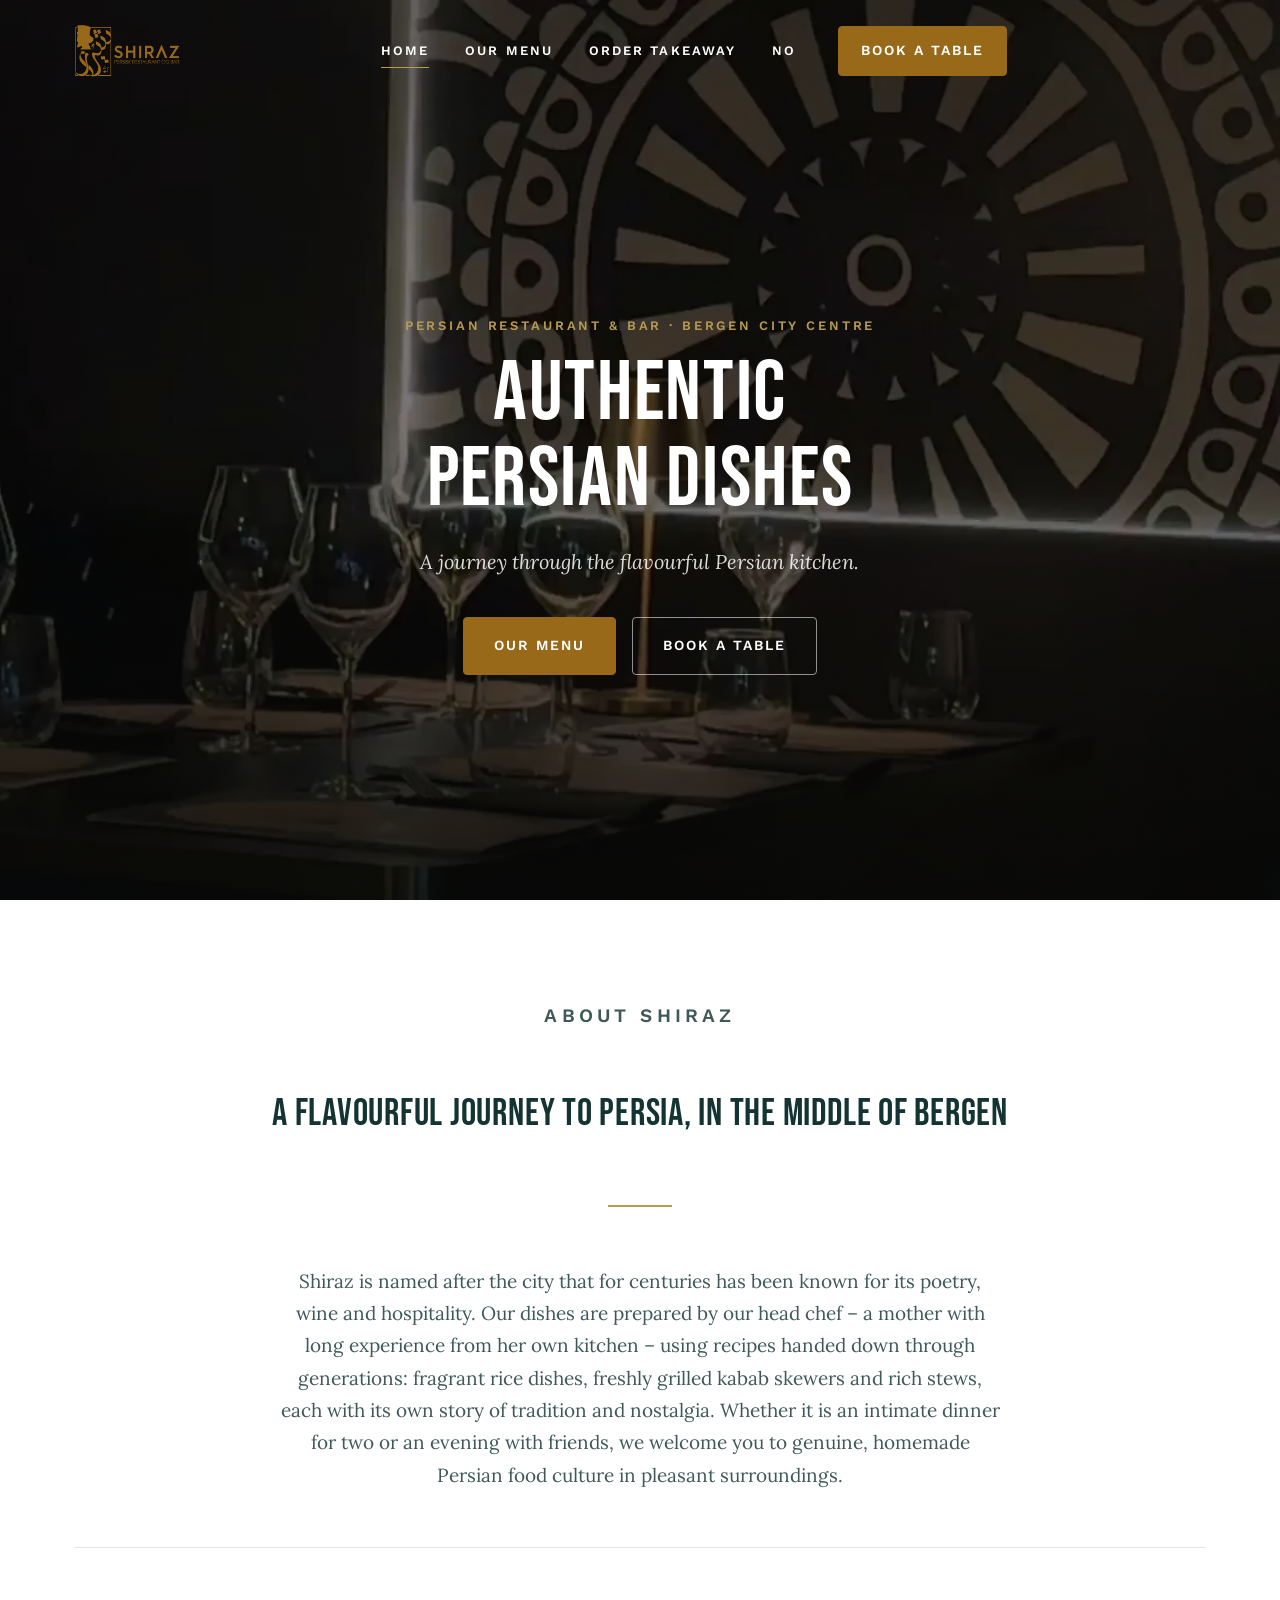
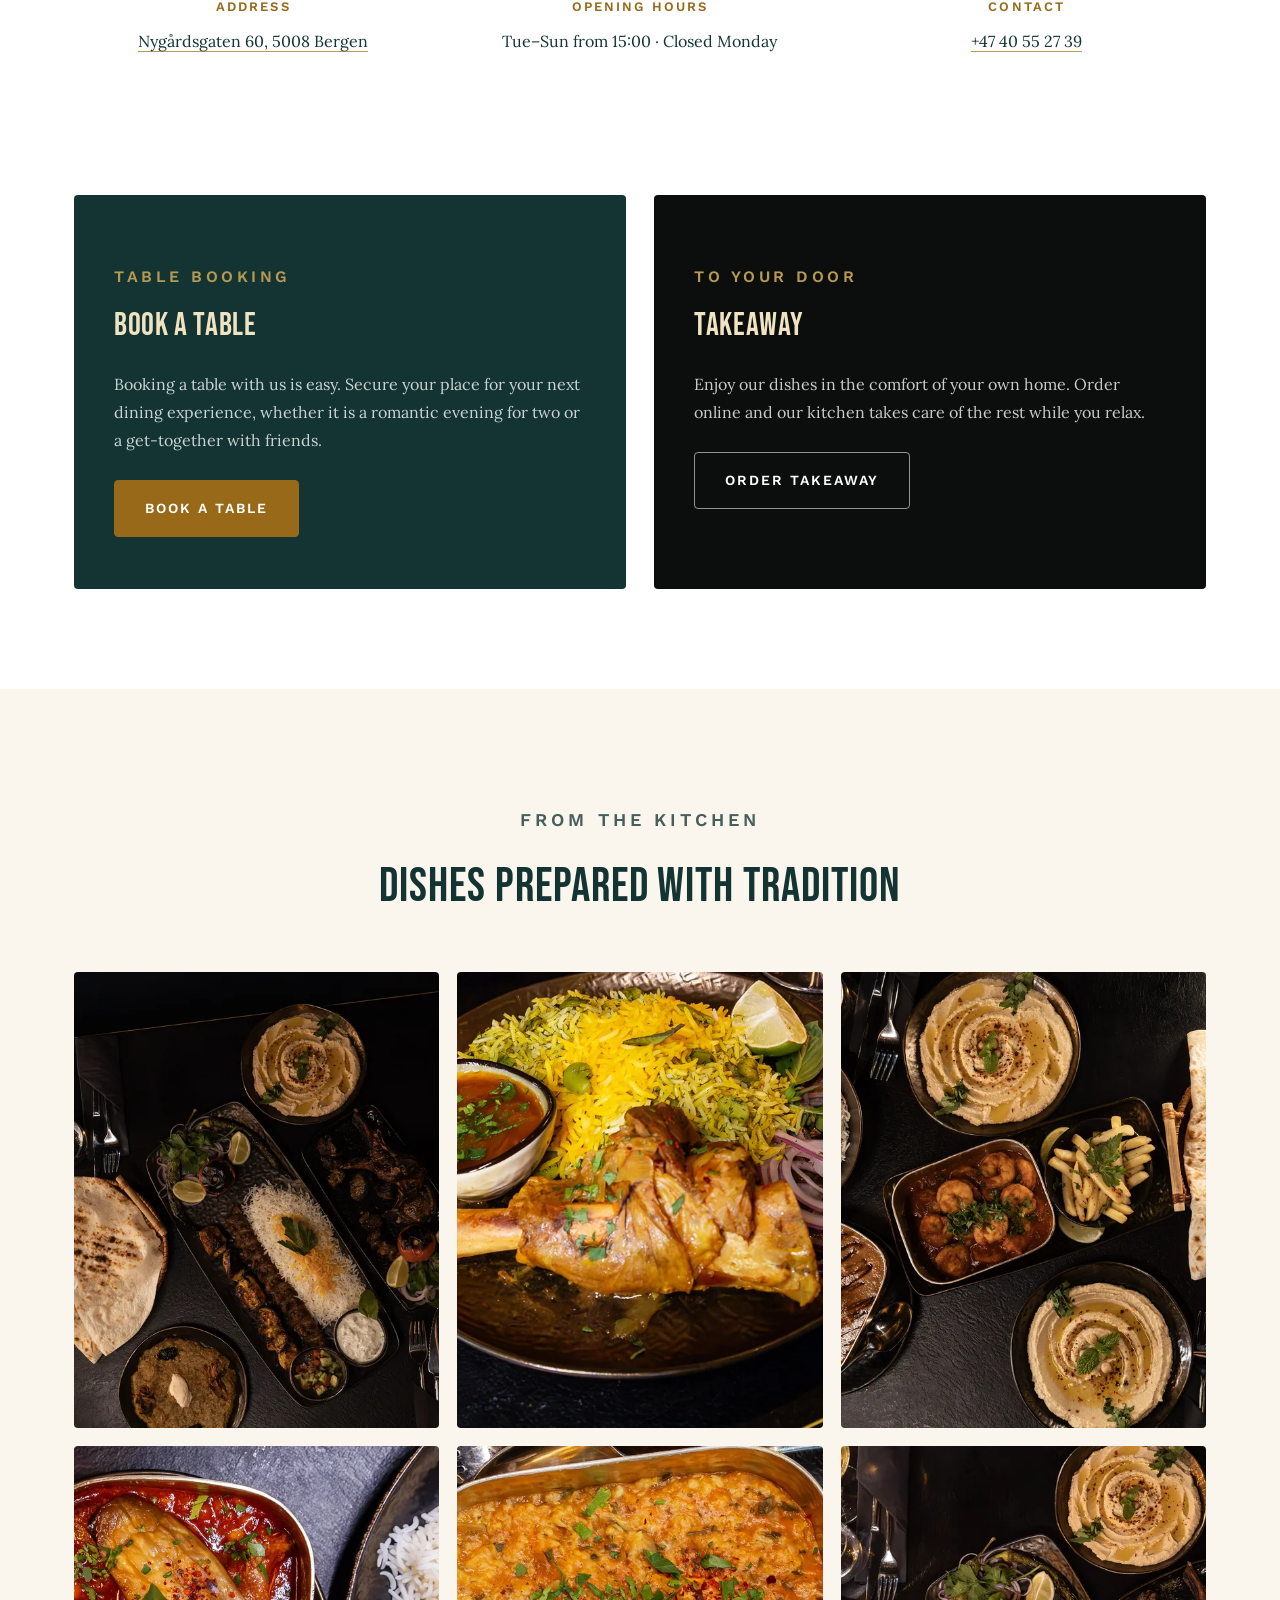
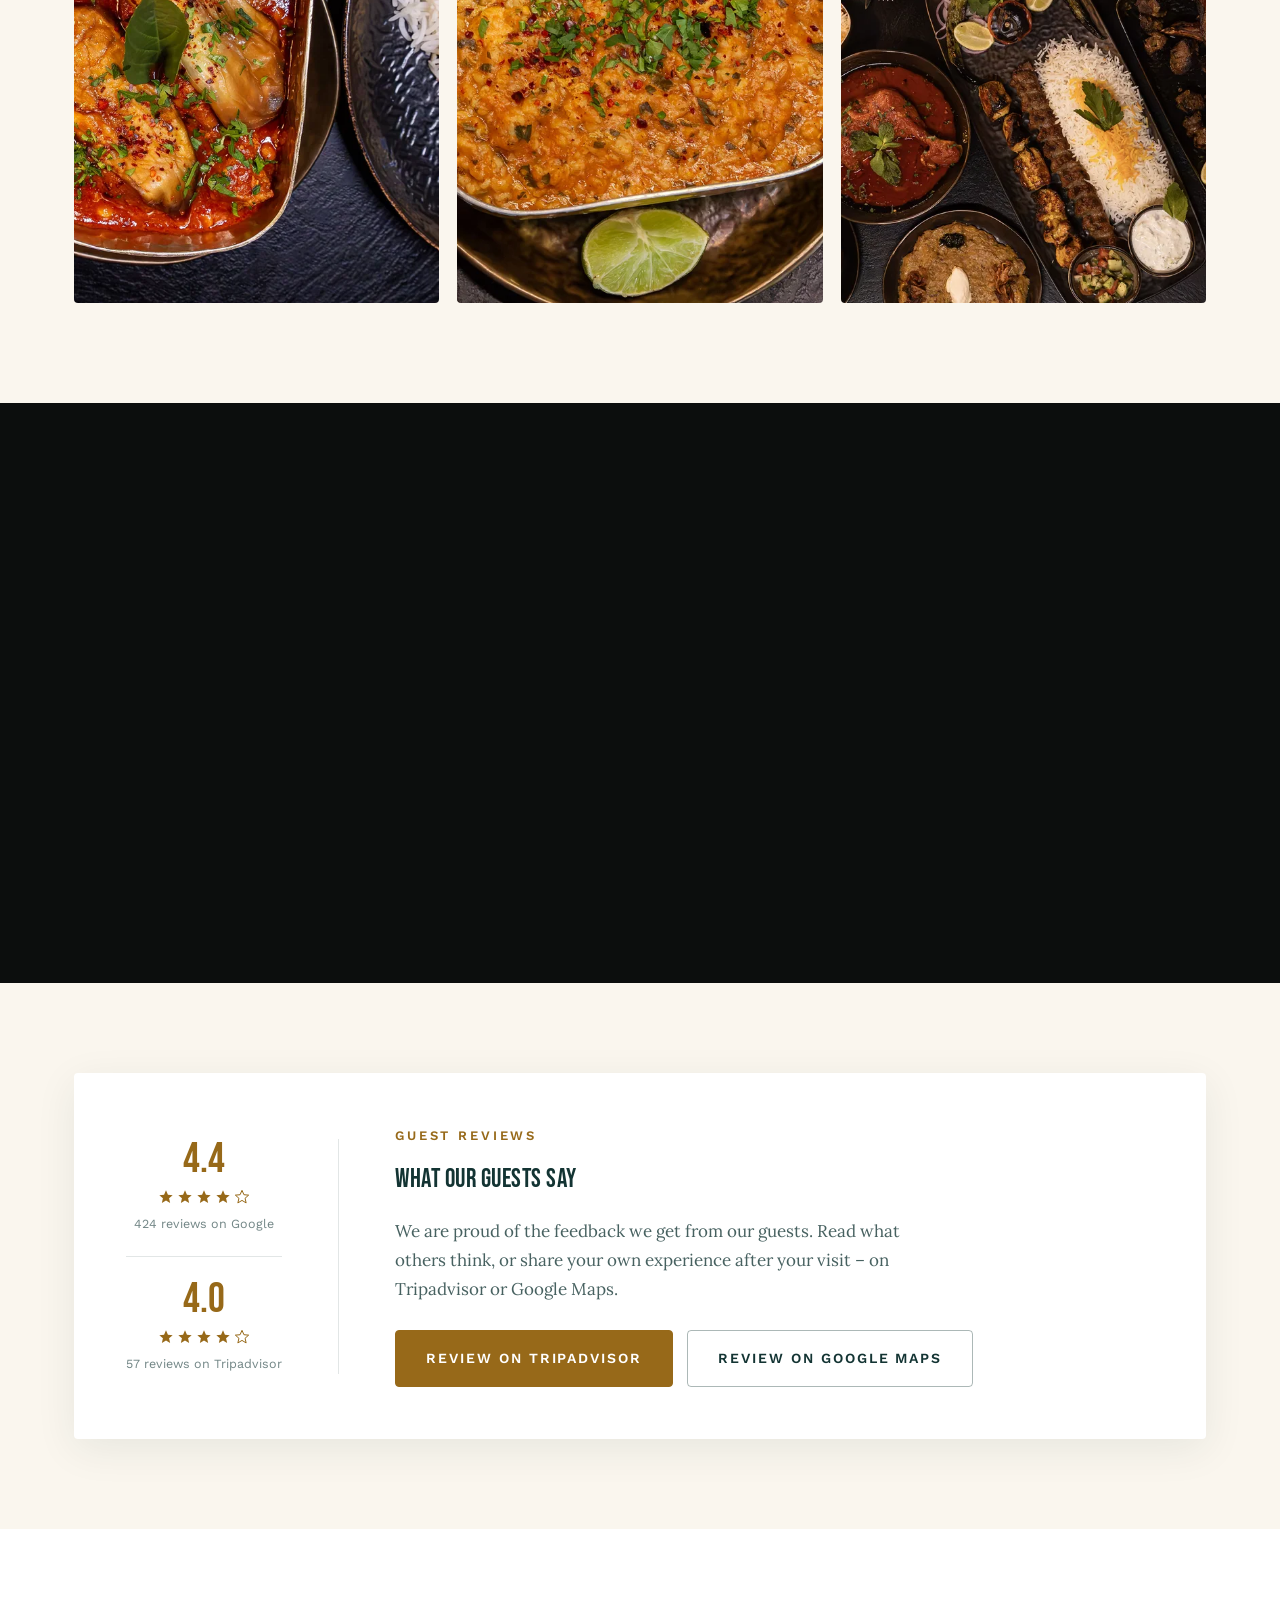
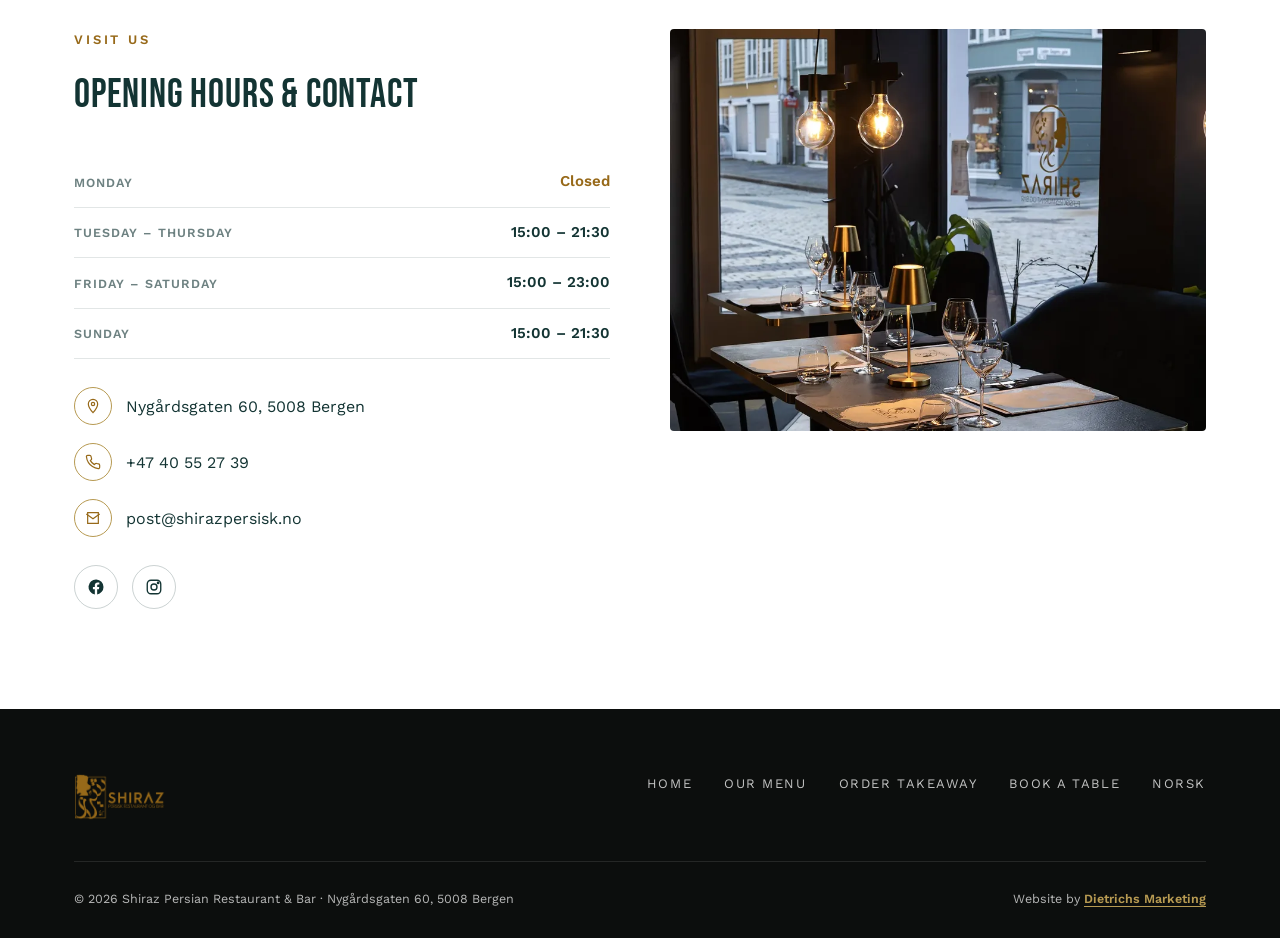
==== en/index.html @ 34396bad "Legg til engelsk versjon (/en/) med språkbryter og hreflang Engelsk forside og meny, EN-lenke i navi" ====
<!DOCTYPE html>
<html lang="en">
<head>
<!-- Google Tag Manager -->
<script>(function(w,d,s,l,i){w[l]=w[l]||[];w[l].push({'gtm.start':
new Date().getTime(),event:'gtm.js'});var f=d.getElementsByTagName(s)[0],
j=d.createElement(s),dl=l!='dataLayer'?'&l='+l:'';j.async=true;j.src=
'https://www.googletagmanager.com/gtm.js?id='+i+dl;f.parentNode.insertBefore(j,f);
})(window,document,'script','dataLayer','GTM-N2BZXHFS');</script>
<!-- End Google Tag Manager -->
<meta charset="UTF-8">
<meta name="viewport" content="width=device-width, initial-scale=1.0">
<title>Shiraz – Persian Restaurant &amp; Bar in Bergen</title>
<meta name="description" content="Shiraz Persian Restaurant &amp; Bar on Nygårdsgaten, Bergen city centre. Authentic Persian grill dishes and stews, house cocktails and a curated wine list. Book a table or order takeaway.">
<meta name="theme-color" content="#0c0e0d">
<link rel="canonical" href="https://shirazpersisk.no/en/">
<link rel="alternate" hreflang="nb" href="https://shirazpersisk.no/">
<link rel="alternate" hreflang="en" href="https://shirazpersisk.no/en/">
<link rel="alternate" hreflang="x-default" href="https://shirazpersisk.no/">
<meta property="og:type" content="website">
<meta property="og:title" content="Shiraz – Persian Restaurant &amp; Bar in Bergen">
<meta property="og:description" content="Shiraz Persian Restaurant &amp; Bar on Nygårdsgaten, Bergen city centre. Authentic Persian grill dishes and stews, house cocktails and a curated wine list. Book a table or order takeaway.">
<meta property="og:image" content="https://shirazpersisk.no/assets/hero-video-poster.webp">
<meta property="og:url" content="https://shirazpersisk.no/en/">
<meta property="og:locale" content="en_GB">
<meta property="og:locale:alternate" content="nb_NO">
<meta name="twitter:card" content="summary_large_image">
<link rel="icon" href="../assets/favicon.png">
<link rel="preload" as="image" href="../assets/hero-video-poster.webp" fetchpriority="high">
<link rel="preload" as="font" type="font/woff2" href="../assets/fonts/BebasNeue-400-latin.woff2" crossorigin>
<link rel="preload" as="font" type="font/woff2" href="../assets/fonts/Lora-400-latin.woff2" crossorigin>
<link rel="preload" as="font" type="font/woff2" href="../assets/fonts/WorkSans-600-latin.woff2" crossorigin>
<link rel="stylesheet" href="../style.css">
<script async src="https://www.googletagmanager.com/gtag/js?id=AW-10846831105"></script>
<script>
window.dataLayer = window.dataLayer || [];
function gtag(){dataLayer.push(arguments);}
gtag('js', new Date());
gtag('config', 'AW-10846831105');
</script>
</head>
<body>
<!-- Google Tag Manager (noscript) -->
<noscript><iframe src="https://www.googletagmanager.com/ns.html?id=GTM-N2BZXHFS"
height="0" width="0" style="display:none;visibility:hidden"></iframe></noscript>
<!-- End Google Tag Manager (noscript) -->

<div class="scrim" data-close-menu></div>

<header class="site-header" id="siteHeader">
  <div class="container">
    <a href="./" class="logo"><img src="../assets/logo.png" alt="Shiraz Persian Restaurant &amp; Bar" width="400" height="208"></a>
    <nav class="main-nav">
      <a href="./" class="active">Home</a>
      <a href="menu.html">Our menu</a>
      <a href="https://order.gastroplanner.no/s/shirazpersiskrestaurantogbar" target="_blank" rel="noopener">Order takeaway</a>
      <a href="../" lang="nb" hreflang="nb">NO</a>
      <a href="https://booking.gastroplanner.no/shiraz/t" target="_blank" rel="noopener" class="nav-cta"><span class="btn btn-gold">Book a table</span></a>
    </nav>
    <div class="header-actions">
      <button class="hamburger" id="hamburgerBtn" aria-label="Open menu" aria-expanded="false">
        <span></span><span></span><span></span>
      </button>
    </div>
  </div>
</header>

<div class="mobile-panel" id="mobilePanel">
  <button class="panel-close" data-close-menu aria-label="Close menu">&times;</button>
  <nav class="main-nav">
    <a href="./">Home</a>
    <a href="menu.html">Our menu</a>
    <a href="https://order.gastroplanner.no/s/shirazpersiskrestaurantogbar" target="_blank" rel="noopener">Order takeaway</a>
    <a href="../" lang="nb" hreflang="nb">Norsk</a>
  </nav>
  <div class="panel-ctas">
    <a href="https://booking.gastroplanner.no/shiraz/t" target="_blank" rel="noopener" class="btn btn-gold btn-block">Book a table</a>
    <a href="tel:+4740552739" class="btn btn-outline btn-block">Call us</a>
  </div>
  <div class="panel-contact">
    Nygårdsgaten 60, 5008 Bergen<br>
    <a href="tel:+4740552739">+47 40 55 27 39</a><br>
    <a href="mailto:post@shirazpersisk.no">post@shirazpersisk.no</a>
  </div>
</div>

<section class="hero">
  <video class="hero-video" autoplay muted loop playsinline preload="auto" poster="../assets/hero-video-poster.webp">
    <source src="../assets/hero-video.mp4" type="video/mp4">
  </video>
  <div class="hero-content">
    <p class="eyebrow">Persian restaurant &amp; bar · Bergen city centre</p>
    <h1>Authentic<br>Persian dishes</h1>
    <p class="lede">A journey through the flavourful Persian kitchen.</p>
    <div class="hero-ctas">
      <a href="menu.html" class="btn btn-gold">Our menu</a>
      <a href="https://booking.gastroplanner.no/shiraz/t" target="_blank" rel="noopener" class="btn btn-outline">Book a table</a>
    </div>
  </div>
</section>

<section class="intro">
  <div class="container">
    <div class="intro-grid center reveal">
      <p class="eyebrow" style="text-align:center">About Shiraz</p>
      <h2 style="margin-top:10px;font-size:clamp(28px,4vw,38px)">A flavourful journey to Persia, in the middle of Bergen</h2>
      <hr class="divider">
      <p>Shiraz is named after the city that for centuries has been known for its poetry, wine and hospitality. Our dishes are prepared by our head chef – a mother with long experience from her own kitchen – using recipes handed down through generations: fragrant rice dishes, freshly grilled kabab skewers and rich stews, each with its own story of tradition and nostalgia. Whether it is an intimate dinner for two or an evening with friends, we welcome you to genuine, homemade Persian food culture in pleasant surroundings.</p>
    </div>
    <div class="info-strip reveal">
      <div class="info-strip-item">
        <h4>Address</h4>
        <p><a href="https://www.google.com/maps/place//data=!4m2!3m1!1s0x463cffc8e2079eb1:0x79fc417f56b733c1?sa=X&amp;ved=1t:8290&amp;ictx=111" target="_blank" rel="noopener">Nygårdsgaten 60, 5008 Bergen</a></p>
      </div>
      <div class="info-strip-item">
        <h4>Opening hours</h4>
        <p>Tue–Sun from 15:00 · Closed Monday</p>
      </div>
      <div class="info-strip-item">
        <h4>Contact</h4>
        <p><a href="tel:+4740552739">+47 40 55 27 39</a></p>
      </div>
    </div>
  </div>
</section>

<section class="offer">
  <div class="container">
    <div class="offer-grid">
      <div class="offer-card reveal">
        <p class="eyebrow">Table booking</p>
        <h3>Book a table</h3>
        <p>Booking a table with us is easy. Secure your place for your next dining experience, whether it is a romantic evening for two or a get-together with friends.</p>
        <a href="https://booking.gastroplanner.no/shiraz/t" target="_blank" rel="noopener" class="btn btn-gold">Book a table</a>
      </div>
      <div class="offer-card alt reveal">
        <p class="eyebrow">To your door</p>
        <h3>Takeaway</h3>
        <p>Enjoy our dishes in the comfort of your own home. Order online and our kitchen takes care of the rest while you relax.</p>
        <a href="https://order.gastroplanner.no/s/shirazpersiskrestaurantogbar" target="_blank" rel="noopener" class="btn btn-outline">Order takeaway</a>
      </div>
    </div>
  </div>
</section>

<section class="gallery">
  <div class="container">
    <div class="section-head center reveal">
      <p class="eyebrow">From the kitchen</p>
      <h2>Dishes prepared with tradition</h2>
    </div>
    <div class="gallery-grid reveal">
      <a href="../assets/food-1.webp" target="_blank" rel="noopener"><img src="../assets/food-1-thumb.webp" alt="Grill skewers with saffron rice and naan bread" loading="lazy" width="900" height="675"></a>
      <a href="../assets/food-4.webp" target="_blank" rel="noopener"><img src="../assets/food-4-thumb.webp" alt="Lamb shank with saffron rice" loading="lazy" width="900" height="675"></a>
      <a href="../assets/food-2.webp" target="_blank" rel="noopener"><img src="../assets/food-2-thumb.webp" alt="Prawns in tomato sauce, hummus and naan bread" loading="lazy" width="900" height="675"></a>
      <a href="../assets/food-6.webp" target="_blank" rel="noopener"><img src="../assets/food-6-thumb.webp" alt="Stew with aubergine" loading="lazy" width="900" height="675"></a>
      <a href="../assets/food-5.webp" target="_blank" rel="noopener"><img src="../assets/food-5-thumb.webp" alt="Gheyme stew with lime" loading="lazy" width="900" height="675"></a>
      <a href="../assets/food-3.webp" target="_blank" rel="noopener"><img src="../assets/food-3-thumb.webp" alt="Full spread with grill skewers and sides" loading="lazy" width="900" height="675"></a>
    </div>
  </div>
</section>

<section class="atmosphere">
  <div class="container">
    <div class="atmosphere-grid">
      <div class="reveal">
        <p class="eyebrow">The atmosphere at Shiraz</p>
        <h2>Sophisticated and inviting</h2>
        <p>Golden light, soft music and an atmosphere that suits an ordinary weeknight as well as a celebration. The restaurant combines authentic flavours with surroundings that turn any dinner into an occasion – whether it is a quiet evening at the bar or a long dinner with good friends.</p>
        <a href="menu.html" class="btn btn-outline" style="margin-top:28px">See the full menu</a>
      </div>
      <div class="atmosphere-photos reveal">
        <a href="../assets/dining-2.webp" target="_blank" rel="noopener"><img src="../assets/dining-2-thumb.webp" alt="Guests raising a toast at the table" loading="lazy" width="900" height="1201"></a>
        <a href="../assets/dining-3.webp" target="_blank" rel="noopener"><img src="../assets/dining-3-thumb.webp" alt="Sharing dishes being served at the table" loading="lazy" width="900" height="1201"></a>
      </div>
    </div>
  </div>
</section>

<section class="reviews">
  <div class="container">
    <div class="reviews-card reveal">
      <div class="reviews-score">
        <div class="reviews-platform">
          <span class="reviews-number">4.4</span>
          <div class="reviews-stars" aria-hidden="true">
            <svg width="16" height="16" viewBox="0 0 24 24" fill="currentColor"><path d="M12 2l2.9 6.6 7.1.6-5.4 4.7 1.6 7-6.2-3.8-6.2 3.8 1.6-7L2 9.2l7.1-.6z"/></svg>
            <svg width="16" height="16" viewBox="0 0 24 24" fill="currentColor"><path d="M12 2l2.9 6.6 7.1.6-5.4 4.7 1.6 7-6.2-3.8-6.2 3.8 1.6-7L2 9.2l7.1-.6z"/></svg>
            <svg width="16" height="16" viewBox="0 0 24 24" fill="currentColor"><path d="M12 2l2.9 6.6 7.1.6-5.4 4.7 1.6 7-6.2-3.8-6.2 3.8 1.6-7L2 9.2l7.1-.6z"/></svg>
            <svg width="16" height="16" viewBox="0 0 24 24" fill="currentColor"><path d="M12 2l2.9 6.6 7.1.6-5.4 4.7 1.6 7-6.2-3.8-6.2 3.8 1.6-7L2 9.2l7.1-.6z"/></svg>
            <svg width="16" height="16" viewBox="0 0 24 24" fill="none" stroke="currentColor" stroke-width="1.5"><path d="M12 2l2.9 6.6 7.1.6-5.4 4.7 1.6 7-6.2-3.8-6.2 3.8 1.6-7L2 9.2l7.1-.6z"/></svg>
          </div>
          <span class="reviews-count">424 reviews on Google</span>
        </div>
        <div class="reviews-platform">
          <span class="reviews-number">4.0</span>
          <div class="reviews-stars" aria-hidden="true">
            <svg width="16" height="16" viewBox="0 0 24 24" fill="currentColor"><path d="M12 2l2.9 6.6 7.1.6-5.4 4.7 1.6 7-6.2-3.8-6.2 3.8 1.6-7L2 9.2l7.1-.6z"/></svg>
            <svg width="16" height="16" viewBox="0 0 24 24" fill="currentColor"><path d="M12 2l2.9 6.6 7.1.6-5.4 4.7 1.6 7-6.2-3.8-6.2 3.8 1.6-7L2 9.2l7.1-.6z"/></svg>
            <svg width="16" height="16" viewBox="0 0 24 24" fill="currentColor"><path d="M12 2l2.9 6.6 7.1.6-5.4 4.7 1.6 7-6.2-3.8-6.2 3.8 1.6-7L2 9.2l7.1-.6z"/></svg>
            <svg width="16" height="16" viewBox="0 0 24 24" fill="currentColor"><path d="M12 2l2.9 6.6 7.1.6-5.4 4.7 1.6 7-6.2-3.8-6.2 3.8 1.6-7L2 9.2l7.1-.6z"/></svg>
            <svg width="16" height="16" viewBox="0 0 24 24" fill="none" stroke="currentColor" stroke-width="1.5"><path d="M12 2l2.9 6.6 7.1.6-5.4 4.7 1.6 7-6.2-3.8-6.2 3.8 1.6-7L2 9.2l7.1-.6z"/></svg>
          </div>
          <span class="reviews-count">57 reviews on Tripadvisor</span>
        </div>
      </div>
      <div class="reviews-copy">
        <p class="eyebrow">Guest reviews</p>
        <h2>What our guests say</h2>
        <p>We are proud of the feedback we get from our guests. Read what others think, or share your own experience after your visit – on Tripadvisor or Google Maps.</p>
        <div class="reviews-ctas">
          <a href="https://www.tripadvisor.com/Restaurant_Review-g190502-d27527104-Reviews-Shiraz_Persisk_Restaurant_Og_Bar-Bergen_Hordaland_Western_Norway.html" target="_blank" rel="noopener" class="btn btn-gold">Review on Tripadvisor</a>
          <a href="https://www.google.com/maps/place//data=!4m2!3m1!1s0x463cffc8e2079eb1:0x79fc417f56b733c1?sa=X&amp;ved=1t:8290&amp;ictx=111" target="_blank" rel="noopener" class="btn btn-outline-ink">Review on Google Maps</a>
        </div>
      </div>
    </div>
  </div>
</section>

<section class="visit">
  <div class="container">
    <div class="visit-grid">
      <div class="reveal">
        <p class="eyebrow">Visit us</p>
        <h2>Opening hours &amp; contact</h2>
        <table class="hours-table">
          <tr class="closed"><td>Monday</td><td>Closed</td></tr>
          <tr><td>Tuesday – Thursday</td><td>15:00 – 21:30</td></tr>
          <tr><td>Friday – Saturday</td><td>15:00 – 23:00</td></tr>
          <tr><td>Sunday</td><td>15:00 – 21:30</td></tr>
        </table>
        <div class="contact-list">
          <a href="https://www.google.com/maps/place//data=!4m2!3m1!1s0x463cffc8e2079eb1:0x79fc417f56b733c1?sa=X&amp;ved=1t:8290&amp;ictx=111" target="_blank" rel="noopener">
            <span class="ic">
              <svg width="16" height="16" viewBox="0 0 24 24" fill="none" stroke="currentColor" stroke-width="1.8"><path d="M12 22s7-7.58 7-13A7 7 0 0 0 5 9c0 5.42 7 13 7 13Z"/><circle cx="12" cy="9" r="2.5"/></svg>
            </span>
            <span class="txt">Nygårdsgaten 60, 5008 Bergen</span>
          </a>
          <a href="tel:+4740552739">
            <span class="ic"><svg width="16" height="16" viewBox="0 0 24 24" fill="none" stroke="currentColor" stroke-width="1.8"><path d="M22 16.92v3a2 2 0 0 1-2.18 2 19.79 19.79 0 0 1-8.63-3.07 19.5 19.5 0 0 1-6-6 19.79 19.79 0 0 1-3.07-8.67A2 2 0 0 1 4.11 2h3a2 2 0 0 1 2 1.72c.127.96.362 1.903.7 2.81a2 2 0 0 1-.45 2.11L8.09 9.91a16 16 0 0 0 6 6l1.27-1.27a2 2 0 0 1 2.11-.45c.907.338 1.85.573 2.81.7A2 2 0 0 1 22 16.92Z"/></svg></span>
            <span class="txt">+47 40 55 27 39</span>
          </a>
          <a href="mailto:post@shirazpersisk.no">
            <span class="ic"><svg width="16" height="16" viewBox="0 0 24 24" fill="none" stroke="currentColor" stroke-width="1.8"><path d="M4 4h16v16H4Z"/><path d="m22 6-10 7L2 6"/></svg></span>
            <span class="txt">post@shirazpersisk.no</span>
          </a>
        </div>
        <div class="social-row">
          <a href="https://www.facebook.com/profile.php?id=61561569995127" target="_blank" rel="noopener" aria-label="Facebook">
            <svg width="18" height="18" viewBox="0 0 24 24" fill="currentColor"><path d="M22 12a10 10 0 1 0-11.56 9.88v-6.99H7.9V12h2.54V9.8c0-2.5 1.49-3.89 3.77-3.89 1.1 0 2.24.2 2.24.2v2.46h-1.26c-1.24 0-1.63.77-1.63 1.56V12h2.78l-.44 2.89h-2.34v6.99A10 10 0 0 0 22 12Z"/></svg>
          </a>
          <a href="https://www.instagram.com/shirazpersisk_restaurant" target="_blank" rel="noopener" aria-label="Instagram">
            <svg width="18" height="18" viewBox="0 0 24 24" fill="none" stroke="currentColor" stroke-width="1.8"><rect x="3" y="3" width="18" height="18" rx="5"/><circle cx="12" cy="12" r="4"/><circle cx="17.5" cy="6.5" r="1"/></svg>
          </a>
        </div>
      </div>
      <a href="https://www.google.com/maps/place//data=!4m2!3m1!1s0x463cffc8e2079eb1:0x79fc417f56b733c1?sa=X&amp;ved=1t:8290&amp;ictx=111" target="_blank" rel="noopener" class="visit-map reveal">
        <img src="../assets/window-street.webp" alt="Shiraz seen from Nygårdsgaten" loading="lazy" width="900" height="1200">
      </a>
    </div>
  </div>
</section>

<footer class="site-footer">
  <div class="container">
    <div class="footer-top">
      <a href="./" class="logo"><img src="../assets/logo.png" alt="Shiraz Persian Restaurant &amp; Bar" width="400" height="208"></a>
      <nav class="footer-nav">
        <a href="./">Home</a>
        <a href="menu.html">Our menu</a>
        <a href="https://order.gastroplanner.no/s/shirazpersiskrestaurantogbar" target="_blank" rel="noopener">Order takeaway</a>
        <a href="https://booking.gastroplanner.no/shiraz/t" target="_blank" rel="noopener">Book a table</a>
        <a href="../" lang="nb" hreflang="nb">Norsk</a>
      </nav>
    </div>
    <div class="footer-bottom">
      <span>© <span id="year"></span> Shiraz Persian Restaurant &amp; Bar · Nygårdsgaten 60, 5008 Bergen</span>
      <span>Website by <a href="https://dmarketing.no" target="_blank" rel="noopener">Dietrichs Marketing</a></span>
    </div>
  </div>
</footer>

<script src="../app.js"></script>
<script type="application/ld+json">
{
  "@context": "https://schema.org",
  "@type": "Restaurant",
  "name": "Shiraz Persisk Restaurant & Bar",
  "image": "https://shirazpersisk.no/assets/hero-video-poster.webp",
  "url": "https://shirazpersisk.no/en/",
  "telephone": "+4740552739",
  "email": "post@shirazpersisk.no",
  "servesCuisine": "Persian",
  "menu": "https://shirazpersisk.no/en/menu.html",
  "address": {
    "@type": "PostalAddress",
    "streetAddress": "Nygårdsgaten 60",
    "postalCode": "5008",
    "addressLocality": "Bergen",
    "addressCountry": "NO"
  },
  "openingHoursSpecification": [
    {
      "@type": "OpeningHoursSpecification",
      "dayOfWeek": ["Tuesday", "Wednesday", "Thursday", "Sunday"],
      "opens": "15:00",
      "closes": "21:30"
    },
    {
      "@type": "OpeningHoursSpecification",
      "dayOfWeek": ["Friday", "Saturday"],
      "opens": "15:00",
      "closes": "23:00"
    }
  ],
  "sameAs": [
    "https://www.facebook.com/profile.php?id=61561569995127",
    "https://www.instagram.com/shirazpersisk_restaurant"
  ]
}
</script>
</body>
</html>
---- style.css ----
@font-face{font-family:'Bebas Neue';font-style:normal;font-weight:400;font-display:swap;src:url(assets/fonts/BebasNeue-400-latin-ext.woff2) format('woff2');unicode-range:U+0100-02BA,U+02BD-02C5,U+02C7-02CC,U+02CE-02D7,U+02DD-02FF,U+0304,U+0308,U+0329,U+1D00-1DBF,U+1E00-1E9F,U+1EF2-1EFF,U+2020,U+20A0-20AB,U+20AD-20C0,U+2113,U+2C60-2C7F,U+A720-A7FF}@font-face{font-family:'Bebas Neue';font-style:normal;font-weight:400;font-display:swap;src:url(assets/fonts/BebasNeue-400-latin.woff2) format('woff2');unicode-range:U+0000-00FF,U+0131,U+0152-0153,U+02BB-02BC,U+02C6,U+02DA,U+02DC,U+0304,U+0308,U+0329,U+2000-206F,U+20AC,U+2122,U+2191,U+2193,U+2212,U+2215,U+FEFF,U+FFFD}@font-face{font-family:'Lora';font-style:italic;font-weight:400;font-display:swap;src:url(assets/fonts/Lora-400-latin-ext.woff2) format('woff2');unicode-range:U+0100-02BA,U+02BD-02C5,U+02C7-02CC,U+02CE-02D7,U+02DD-02FF,U+0304,U+0308,U+0329,U+1D00-1DBF,U+1E00-1E9F,U+1EF2-1EFF,U+2020,U+20A0-20AB,U+20AD-20C0,U+2113,U+2C60-2C7F,U+A720-A7FF}@font-face{font-family:'Lora';font-style:italic;font-weight:400;font-display:swap;src:url(assets/fonts/Lora-400-latin.woff2) format('woff2');unicode-range:U+0000-00FF,U+0131,U+0152-0153,U+02BB-02BC,U+02C6,U+02DA,U+02DC,U+0304,U+0308,U+0329,U+2000-206F,U+20AC,U+2122,U+2191,U+2193,U+2212,U+2215,U+FEFF,U+FFFD}@font-face{font-family:'Lora';font-style:normal;font-weight:400;font-display:swap;src:url(assets/fonts/Lora-400-normal-latin-ext.woff2) format('woff2');unicode-range:U+0100-02BA,U+02BD-02C5,U+02C7-02CC,U+02CE-02D7,U+02DD-02FF,U+0304,U+0308,U+0329,U+1D00-1DBF,U+1E00-1E9F,U+1EF2-1EFF,U+2020,U+20A0-20AB,U+20AD-20C0,U+2113,U+2C60-2C7F,U+A720-A7FF}@font-face{font-family:'Lora';font-style:normal;font-weight:400;font-display:swap;src:url(assets/fonts/Lora-400-normal-latin.woff2) format('woff2');unicode-range:U+0000-00FF,U+0131,U+0152-0153,U+02BB-02BC,U+02C6,U+02DA,U+02DC,U+0304,U+0308,U+0329,U+2000-206F,U+20AC,U+2122,U+2191,U+2193,U+2212,U+2215,U+FEFF,U+FFFD}@font-face{font-family:'Lora';font-style:normal;font-weight:500;font-display:swap;src:url(assets/fonts/Lora-500-latin-ext.woff2) format('woff2');unicode-range:U+0100-02BA,U+02BD-02C5,U+02C7-02CC,U+02CE-02D7,U+02DD-02FF,U+0304,U+0308,U+0329,U+1D00-1DBF,U+1E00-1E9F,U+1EF2-1EFF,U+2020,U+20A0-20AB,U+20AD-20C0,U+2113,U+2C60-2C7F,U+A720-A7FF}@font-face{font-family:'Lora';font-style:normal;font-weight:500;font-display:swap;src:url(assets/fonts/Lora-500-latin.woff2) format('woff2');unicode-range:U+0000-00FF,U+0131,U+0152-0153,U+02BB-02BC,U+02C6,U+02DA,U+02DC,U+0304,U+0308,U+0329,U+2000-206F,U+20AC,U+2122,U+2191,U+2193,U+2212,U+2215,U+FEFF,U+FFFD}@font-face{font-family:'Lora';font-style:normal;font-weight:600;font-display:swap;src:url(assets/fonts/Lora-600-latin-ext.woff2) format('woff2');unicode-range:U+0100-02BA,U+02BD-02C5,U+02C7-02CC,U+02CE-02D7,U+02DD-02FF,U+0304,U+0308,U+0329,U+1D00-1DBF,U+1E00-1E9F,U+1EF2-1EFF,U+2020,U+20A0-20AB,U+20AD-20C0,U+2113,U+2C60-2C7F,U+A720-A7FF}@font-face{font-family:'Lora';font-style:normal;font-weight:600;font-display:swap;src:url(assets/fonts/Lora-600-latin.woff2) format('woff2');unicode-range:U+0000-00FF,U+0131,U+0152-0153,U+02BB-02BC,U+02C6,U+02DA,U+02DC,U+0304,U+0308,U+0329,U+2000-206F,U+20AC,U+2122,U+2191,U+2193,U+2212,U+2215,U+FEFF,U+FFFD}@font-face{font-family:'Work Sans';font-style:normal;font-weight:400;font-display:swap;src:url(assets/fonts/WorkSans-400-latin-ext.woff2) format('woff2');unicode-range:U+0100-02BA,U+02BD-02C5,U+02C7-02CC,U+02CE-02D7,U+02DD-02FF,U+0304,U+0308,U+0329,U+1D00-1DBF,U+1E00-1E9F,U+1EF2-1EFF,U+2020,U+20A0-20AB,U+20AD-20C0,U+2113,U+2C60-2C7F,U+A720-A7FF}@font-face{font-family:'Work Sans';font-style:normal;font-weight:400;font-display:swap;src:url(assets/fonts/WorkSans-400-latin.woff2) format('woff2');unicode-range:U+0000-00FF,U+0131,U+0152-0153,U+02BB-02BC,U+02C6,U+02DA,U+02DC,U+0304,U+0308,U+0329,U+2000-206F,U+20AC,U+2122,U+2191,U+2193,U+2212,U+2215,U+FEFF,U+FFFD}@font-face{font-family:'Work Sans';font-style:normal;font-weight:500;font-display:swap;src:url(assets/fonts/WorkSans-500-latin-ext.woff2) format('woff2');unicode-range:U+0100-02BA,U+02BD-02C5,U+02C7-02CC,U+02CE-02D7,U+02DD-02FF,U+0304,U+0308,U+0329,U+1D00-1DBF,U+1E00-1E9F,U+1EF2-1EFF,U+2020,U+20A0-20AB,U+20AD-20C0,U+2113,U+2C60-2C7F,U+A720-A7FF}@font-face{font-family:'Work Sans';font-style:normal;font-weight:500;font-display:swap;src:url(assets/fonts/WorkSans-500-latin.woff2) format('woff2');unicode-range:U+0000-00FF,U+0131,U+0152-0153,U+02BB-02BC,U+02C6,U+02DA,U+02DC,U+0304,U+0308,U+0329,U+2000-206F,U+20AC,U+2122,U+2191,U+2193,U+2212,U+2215,U+FEFF,U+FFFD}@font-face{font-family:'Work Sans';font-style:normal;font-weight:600;font-display:swap;src:url(assets/fonts/WorkSans-600-latin-ext.woff2) format('woff2');unicode-range:U+0100-02BA,U+02BD-02C5,U+02C7-02CC,U+02CE-02D7,U+02DD-02FF,U+0304,U+0308,U+0329,U+1D00-1DBF,U+1E00-1E9F,U+1EF2-1EFF,U+2020,U+20A0-20AB,U+20AD-20C0,U+2113,U+2C60-2C7F,U+A720-A7FF}@font-face{font-family:'Work Sans';font-style:normal;font-weight:600;font-display:swap;src:url(assets/fonts/WorkSans-600-latin.woff2) format('woff2');unicode-range:U+0000-00FF,U+0131,U+0152-0153,U+02BB-02BC,U+02C6,U+02DA,U+02DC,U+0304,U+0308,U+0329,U+2000-206F,U+20AC,U+2122,U+2191,U+2193,U+2212,U+2215,U+FEFF,U+FFFD}:root{--gold:#976919;--gold-light:#b79a52;--gold-pale:#f0e3c1;--ink:#133433;--near-black:#0c0e0d;--cream:#faf6ee;--white:#ffffff;--line:rgba(19,52,51,.12);--font-display:'Bebas Neue','Arial Narrow',sans-serif;--font-body:'Lora',Georgia,serif;--font-ui:'Work Sans',Arial,sans-serif;--container:1180px;--radius:4px}*,*::before,*::after{box-sizing:border-box}html{scroll-behavior:smooth}body{margin:0;overflow-x:hidden;background:var(--cream);color:var(--ink);font-family:var(--font-body);font-size:17px;line-height:1.7;-webkit-font-smoothing:antialiased}img{max-width:100%;display:block}a{color:inherit;text-decoration:none}ul{margin:0;padding:0;list-style:none}h1,h2,h3,h4{margin:0;font-family:var(--font-display);font-weight:400;letter-spacing:.02em}p{margin:0}.container{max-width:var(--container);margin:0 auto;padding:0 24px}.eyebrow{font-family:var(--font-ui);font-size:13px;font-weight:600;letter-spacing:.22em;text-transform:uppercase;color:var(--gold)}.section-head{max-width:640px;margin:0 0 44px}.section-head.center{margin-left:auto;margin-right:auto;text-align:center}.section-head h2{font-size:clamp(32px,5vw,48px);margin-top:10px;color:var(--ink)}.section-head p{margin-top:16px;font-size:18px;color:rgba(19,52,51,.78)}.btn{display:inline-flex;align-items:center;justify-content:center;gap:8px;font-family:var(--font-ui);font-weight:600;font-size:14px;letter-spacing:.14em;text-transform:uppercase;padding:16px 30px;border-radius:var(--radius);border:1px solid transparent;cursor:pointer;transition:background .25s ease,color .25s ease,border-color .25s ease,transform .2s ease;white-space:nowrap}.btn:active{transform:translateY(1px)}.btn-gold{background:var(--gold);color:var(--white);border-color:var(--gold)}.btn-gold:hover{background:#7f5814;border-color:#7f5814}.btn-outline{background:transparent;color:var(--white);border-color:rgba(255,255,255,.55)}.btn-outline:hover{background:rgba(255,255,255,.12);border-color:#fff}.btn-outline-ink{background:transparent;color:var(--ink);border-color:rgba(19,52,51,.35)}.btn-outline-ink:hover{background:var(--ink);color:var(--white);border-color:var(--ink)}.btn-block{width:100%}.divider{width:64px;height:2px;background:var(--gold-light);border:0;margin:18px auto}.site-header{position:fixed;top:0;left:0;right:0;z-index:200;padding:20px 0;background:transparent;transition:background .3s ease,padding .3s ease,box-shadow .3s ease}.site-header .container{display:flex;align-items:center;justify-content:space-between;gap:24px}.site-header .logo img{height:clamp(40px,7vw,56px);width:auto;transition:height .3s ease}.site-header.scrolled{background:#ffffff;padding:10px 0;box-shadow:0 2px 18px rgba(19,52,51,.1)}.site-header.scrolled .logo img{height:clamp(34px,6vw,46px)}.main-nav{display:flex;align-items:center;gap:36px}.main-nav a{font-family:var(--font-ui);font-size:13px;font-weight:600;letter-spacing:.16em;text-transform:uppercase;color:#fff;position:relative;padding:6px 0;transition:color .3s ease}.main-nav a::after{content:'';position:absolute;left:0;right:100%;bottom:0;height:1px;background:var(--gold-light);transition:right .25s ease}.main-nav a:hover::after,.main-nav a.active::after{right:0}.site-header.scrolled .main-nav a{color:var(--ink)}.nav-cta{margin-left:6px}.nav-cta .btn{padding:12px 22px}.header-actions{display:flex;align-items:center;gap:16px}.hamburger{display:none;width:30px;height:22px;position:relative;background:none;border:0;cursor:pointer;padding:0;z-index:210}.hamburger span{position:absolute;left:0;right:0;height:2px;background:#fff;transition:transform .3s ease,opacity .3s ease,background .3s ease}.hamburger span:nth-child(1){top:0}.hamburger span:nth-child(2){top:10px}.hamburger span:nth-child(3){top:20px}.site-header.scrolled .hamburger span{background:var(--ink)}.menu-open .hamburger span{background:#fff !important}.menu-open .hamburger span:nth-child(1){transform:translateY(10px) rotate(45deg)}.menu-open .hamburger span:nth-child(2){opacity:0}.menu-open .hamburger span:nth-child(3){transform:translateY(-10px) rotate(-45deg)}.mobile-panel{position:fixed;top:0;right:0;bottom:0;width:min(360px,86vw);z-index:205;background:var(--near-black);transform:translateX(100%);transition:transform .35s ease;padding:100px 32px 40px;overflow-y:auto}.menu-open .mobile-panel{transform:translateX(0)}.panel-close{position:absolute;top:24px;right:24px;width:44px;height:44px;background:none;border:1px solid rgba(255,255,255,.25);border-radius:50%;color:#fff;font-size:20px;line-height:1;cursor:pointer}.mobile-panel .main-nav{flex-direction:column;align-items:flex-start;gap:0}.mobile-panel .main-nav a{color:#fff;padding:14px 0;font-size:15px;width:100%;border-bottom:1px solid rgba(255,255,255,.1)}.mobile-panel .panel-ctas{margin-top:28px;display:flex;flex-direction:column;gap:12px}.mobile-panel .panel-contact{margin-top:36px;font-family:var(--font-ui);font-size:14px;color:rgba(255,255,255,.7);line-height:2}.mobile-panel .panel-contact a{color:var(--gold-light)}.scrim{position:fixed;inset:0;z-index:204;background:rgba(0,0,0,.5);opacity:0;pointer-events:none;transition:opacity .35s ease}.menu-open .scrim{opacity:1;pointer-events:auto}.menu-open{overflow:hidden}.hero{position:relative;min-height:100vh;display:flex;flex-direction:column;background:#0c0e0d;isolation:isolate;overflow:hidden}.hero-video{position:absolute;inset:0;width:100%;height:100%;object-fit:cover;z-index:-1}.hero::before{content:'';position:absolute;inset:0;background:linear-gradient(180deg,rgba(8,9,8,.62) 0%,rgba(8,9,8,.5) 45%,rgba(8,9,8,.86) 100%);z-index:0}.hero-content{position:relative;z-index:1;flex:1;display:flex;flex-direction:column;align-items:center;justify-content:center;padding:150px 24px 60px;text-align:center;max-width:820px;margin:0 auto}.hero .eyebrow{color:var(--gold-light)}.hero h1{color:#fff;font-size:clamp(40px,8vw,84px);line-height:1.02;margin-top:14px}.hero .lede{color:rgba(255,255,255,.85);font-family:var(--font-body);font-style:italic;font-size:clamp(16px,2.4vw,20px);max-width:560px;margin:22px auto 0}.hero-ctas{margin-top:38px;display:flex;gap:16px;justify-content:center;flex-wrap:wrap}.page-banner{position:relative;min-height:52vh;display:flex;align-items:flex-end;background:#0c0e0d center/cover no-repeat;isolation:isolate}.page-banner::before{content:'';position:absolute;inset:0;background:linear-gradient(180deg,rgba(8,9,8,.55) 0%,rgba(8,9,8,.9) 100%)}.page-banner .container{position:relative;z-index:1;padding-bottom:56px;padding-top:150px;text-align:center}.page-banner h1{color:#fff;font-size:clamp(38px,7vw,64px);margin-top:12px}.page-banner .eyebrow{color:var(--gold-light)}.intro{padding:100px 0 70px;background:var(--white)}.intro-grid{display:grid;grid-template-columns:1fr;gap:40px;text-align:center}.intro p{font-size:19px;color:rgba(19,52,51,.82);max-width:720px;margin:0 auto}.info-strip{margin-top:56px;padding-top:48px;border-top:1px solid var(--line);display:grid;grid-template-columns:repeat(3,1fr);gap:28px;text-align:center}.info-strip-item h4{font-family:var(--font-ui);font-size:13px;letter-spacing:.16em;text-transform:uppercase;color:var(--gold);font-weight:600}.info-strip-item p{margin-top:10px;font-size:16px;color:var(--ink)}.info-strip-item a{border-bottom:1px solid var(--gold-light)}.offer{padding:70px 0 100px;background:var(--white)}.offer-grid{display:grid;grid-template-columns:1fr 1fr;gap:28px}.offer-card{position:relative;padding:52px 40px;border-radius:var(--radius);background:var(--ink);color:#fff;overflow:hidden;isolation:isolate;display:flex;flex-direction:column;align-items:flex-start}.offer-card.alt{background:var(--near-black)}.offer-card h3{font-size:clamp(26px,4vw,32px);color:var(--gold-pale);margin-top:8px}.offer-card p{margin-top:16px;color:rgba(255,255,255,.78);font-size:16px;line-height:1.75}.offer-card .btn{margin-top:26px}.offer-card .eyebrow{color:var(--gold-light)}.gallery{padding:100px 0;background:var(--cream)}.gallery-grid{display:grid;grid-template-columns:repeat(3,1fr);gap:18px}.gallery-grid a{display:block;aspect-ratio:4/5;overflow:hidden;border-radius:var(--radius)}.gallery-grid img{width:100%;height:100%;object-fit:cover;transition:transform .6s ease}.gallery-grid a:hover img{transform:scale(1.06)}.atmosphere{background:var(--near-black);color:#fff;padding:110px 0}.atmosphere-grid{display:grid;grid-template-columns:1.1fr .9fr;gap:64px;align-items:center}.atmosphere .eyebrow{color:var(--gold-light)}.atmosphere h2{color:#fff;font-size:clamp(32px,4.5vw,46px);margin-top:12px}.atmosphere p{margin-top:20px;color:rgba(255,255,255,.75);font-size:17px}.atmosphere-photos{position:relative;display:grid;grid-template-columns:1fr 1fr;gap:16px}.atmosphere-photos img{border-radius:var(--radius);aspect-ratio:3/4;object-fit:cover;height:auto}.atmosphere-photos a:last-child{margin-top:36px}.reviews{padding:90px 0;background:var(--cream)}.reviews-card{display:grid;grid-template-columns:auto 1fr;gap:56px;align-items:center;background:var(--white);border-radius:var(--radius);padding:52px;box-shadow:0 10px 40px rgba(19,52,51,.08)}.reviews-score{display:flex;flex-direction:column;gap:22px;padding-right:56px;border-right:1px solid var(--line)}.reviews-platform{display:flex;flex-direction:column;align-items:center;text-align:center}.reviews-platform+.reviews-platform{padding-top:22px;border-top:1px solid var(--line)}.reviews-number{font-family:var(--font-display);font-size:42px;color:var(--gold);line-height:1}.reviews-stars{display:flex;gap:3px;margin-top:8px;color:var(--gold)}.reviews-count{margin-top:8px;font-family:var(--font-ui);font-size:12.5px;color:rgba(19,52,51,.6);white-space:nowrap}.reviews-copy h2{margin-top:10px}.reviews-copy p:not(.eyebrow){margin-top:16px;font-size:17px;color:rgba(19,52,51,.78);max-width:520px}.reviews-ctas{margin-top:26px;display:flex;gap:14px;flex-wrap:wrap}@media (max-width:768px){.reviews-card{grid-template-columns:1fr;padding:36px 28px;gap:32px}.reviews-score{padding-right:0;border-right:0;padding-bottom:28px;border-bottom:1px solid var(--line)}}.visit{padding:100px 0;background:var(--white)}.visit-grid{display:grid;grid-template-columns:1fr 1fr;gap:60px}.visit h2{font-size:clamp(30px,4vw,40px);margin-top:10px}.hours-table{margin-top:28px;width:100%;border-collapse:collapse}.hours-table td{padding:12px 0;border-bottom:1px solid var(--line);font-family:var(--font-ui);font-size:15px}.hours-table td:first-child{color:rgba(19,52,51,.62);text-transform:uppercase;letter-spacing:.08em;font-size:12.5px;font-weight:600}.hours-table td:last-child{text-align:right;font-weight:600}.hours-table tr.closed td:last-child{color:var(--gold)}.contact-list{margin-top:28px;display:flex;flex-direction:column;gap:18px}.contact-list a,.contact-list span{display:flex;align-items:center;gap:14px;font-family:var(--font-ui);font-size:16px}.contact-list .ic{width:38px;height:38px;border-radius:50%;border:1px solid var(--gold-light);display:flex;align-items:center;justify-content:center;flex-shrink:0;color:var(--gold)}.contact-list a{border-bottom:0}.contact-list a:hover span.txt{border-bottom:1px solid var(--gold)}.social-row{margin-top:28px;display:flex;gap:14px}.social-row a{width:44px;height:44px;border-radius:50%;border:1px solid rgba(19,52,51,.22);display:flex;align-items:center;justify-content:center;transition:background .25s ease,border-color .25s ease,color .25s ease}.social-row a:hover{background:var(--ink);border-color:var(--ink);color:#fff}.visit-map{border-radius:var(--radius);overflow:hidden;aspect-ratio:4/3}.visit-map img{width:100%;height:100%;object-fit:cover}.site-footer{background:var(--near-black);color:rgba(255,255,255,.7);padding:64px 0 28px}.footer-top{display:flex;justify-content:space-between;gap:40px;flex-wrap:wrap;padding-bottom:40px;border-bottom:1px solid rgba(255,255,255,.1)}.footer-top .logo img{height:48px;width:auto}.footer-nav{display:flex;gap:32px;flex-wrap:wrap}.footer-nav a{font-family:var(--font-ui);font-size:13px;letter-spacing:.12em;text-transform:uppercase;color:rgba(255,255,255,.75)}.footer-nav a:hover{color:var(--gold-light)}.footer-bottom{margin-top:26px;display:flex;justify-content:space-between;gap:16px;flex-wrap:wrap;font-family:var(--font-ui);font-size:12.5px}.footer-bottom a{color:rgba(255,255,255,.75)}.footer-bottom a:hover{color:var(--gold-light)}.footer-bottom a[href*="dmarketing"]{color:var(--gold-light);font-weight:600;text-decoration:underline;text-underline-offset:3px}.footer-bottom a[href*="dmarketing"]:hover{color:#fff}.menu-nav-wrap{position:sticky;top:68px;z-index:150;background:var(--cream);border-bottom:1px solid var(--line)}.menu-tabs{display:flex;gap:6px;overflow-x:auto;padding:18px 0;scrollbar-width:none}.menu-tabs::-webkit-scrollbar{display:none}.menu-tabs a{flex:0 0 auto;font-family:var(--font-ui);font-size:13px;font-weight:600;letter-spacing:.1em;text-transform:uppercase;padding:10px 18px;border-radius:999px;border:1px solid var(--line);background:transparent;color:var(--ink);cursor:pointer;transition:background .25s ease,color .25s ease,border-color .25s ease;white-space:nowrap}.menu-tabs a.active,.menu-tabs a:hover{background:var(--ink);border-color:var(--ink);color:#fff}.menu-section{padding:70px 0;scroll-margin-top:140px}.menu-section:not(:last-child){border-bottom:1px solid var(--line)}.menu-section-head{text-align:center;max-width:560px;margin:0 auto 40px}.menu-section-head h2{font-size:clamp(30px,4.5vw,42px)}.menu-section-head p{margin-top:12px;color:rgba(19,52,51,.7);font-family:var(--font-ui);font-size:14.5px;letter-spacing:.02em}.menu-group-title{font-family:var(--font-ui);font-size:13px;font-weight:600;letter-spacing:.16em;text-transform:uppercase;color:var(--gold);margin:44px 0 18px}.menu-group-title:first-of-type{margin-top:0}.menu-items{display:grid;grid-template-columns:1fr 1fr;gap:32px 48px;max-width:960px;margin:0 auto}.menu-item{display:flex;justify-content:space-between;gap:16px;padding-bottom:18px;border-bottom:1px dotted var(--line)}.menu-item-name{font-family:var(--font-ui);font-weight:600;font-size:16.5px;color:var(--ink)}.menu-item-desc{margin-top:6px;font-size:14.5px;color:rgba(19,52,51,.65);line-height:1.55}.menu-item-price{font-family:var(--font-ui);font-weight:600;font-size:15.5px;color:var(--gold);text-align:right;white-space:nowrap;padding-top:1px;line-height:1.5}.menu-item-price small{display:block;font-weight:400;font-size:11.5px;color:rgba(19,52,51,.5)}.menu-empty{text-align:center;max-width:480px;margin:0 auto;padding:20px 0 4px;color:rgba(19,52,51,.68);font-size:16px}.reveal{opacity:0;transform:translateY(26px);transition:opacity .7s ease,transform .7s ease}.reveal.in{opacity:1;transform:none}@media (max-width:1024px){.offer-grid{grid-template-columns:1fr}.atmosphere-grid{grid-template-columns:1fr}.atmosphere-photos{order:-1}.visit-grid{grid-template-columns:1fr;gap:44px}.menu-items{grid-template-columns:1fr}}@media (max-width:860px){.site-header .main-nav{display:none}.hamburger{display:block}.nav-cta{display:none}.info-strip{grid-template-columns:1fr;gap:26px}.gallery-grid{grid-template-columns:repeat(2,1fr)}.footer-top{flex-direction:column;align-items:flex-start;gap:24px}}@media (max-width:600px){body{font-size:16px}.hero-content{padding:120px 0 60px}.hero h1{font-size:clamp(34px,11vw,52px)}.offer-card{padding:38px 26px}.gallery{padding:70px 0}.gallery-grid{grid-template-columns:repeat(2,1fr);gap:10px}.atmosphere{padding:70px 0}.atmosphere-photos{grid-template-columns:1fr 1fr}.visit{padding:70px 0}.intro{padding:70px 0 50px}.section-head{margin-bottom:32px}.menu-tabs button{padding:9px 14px;font-size:12px}.menu-section{padding:50px 0}}
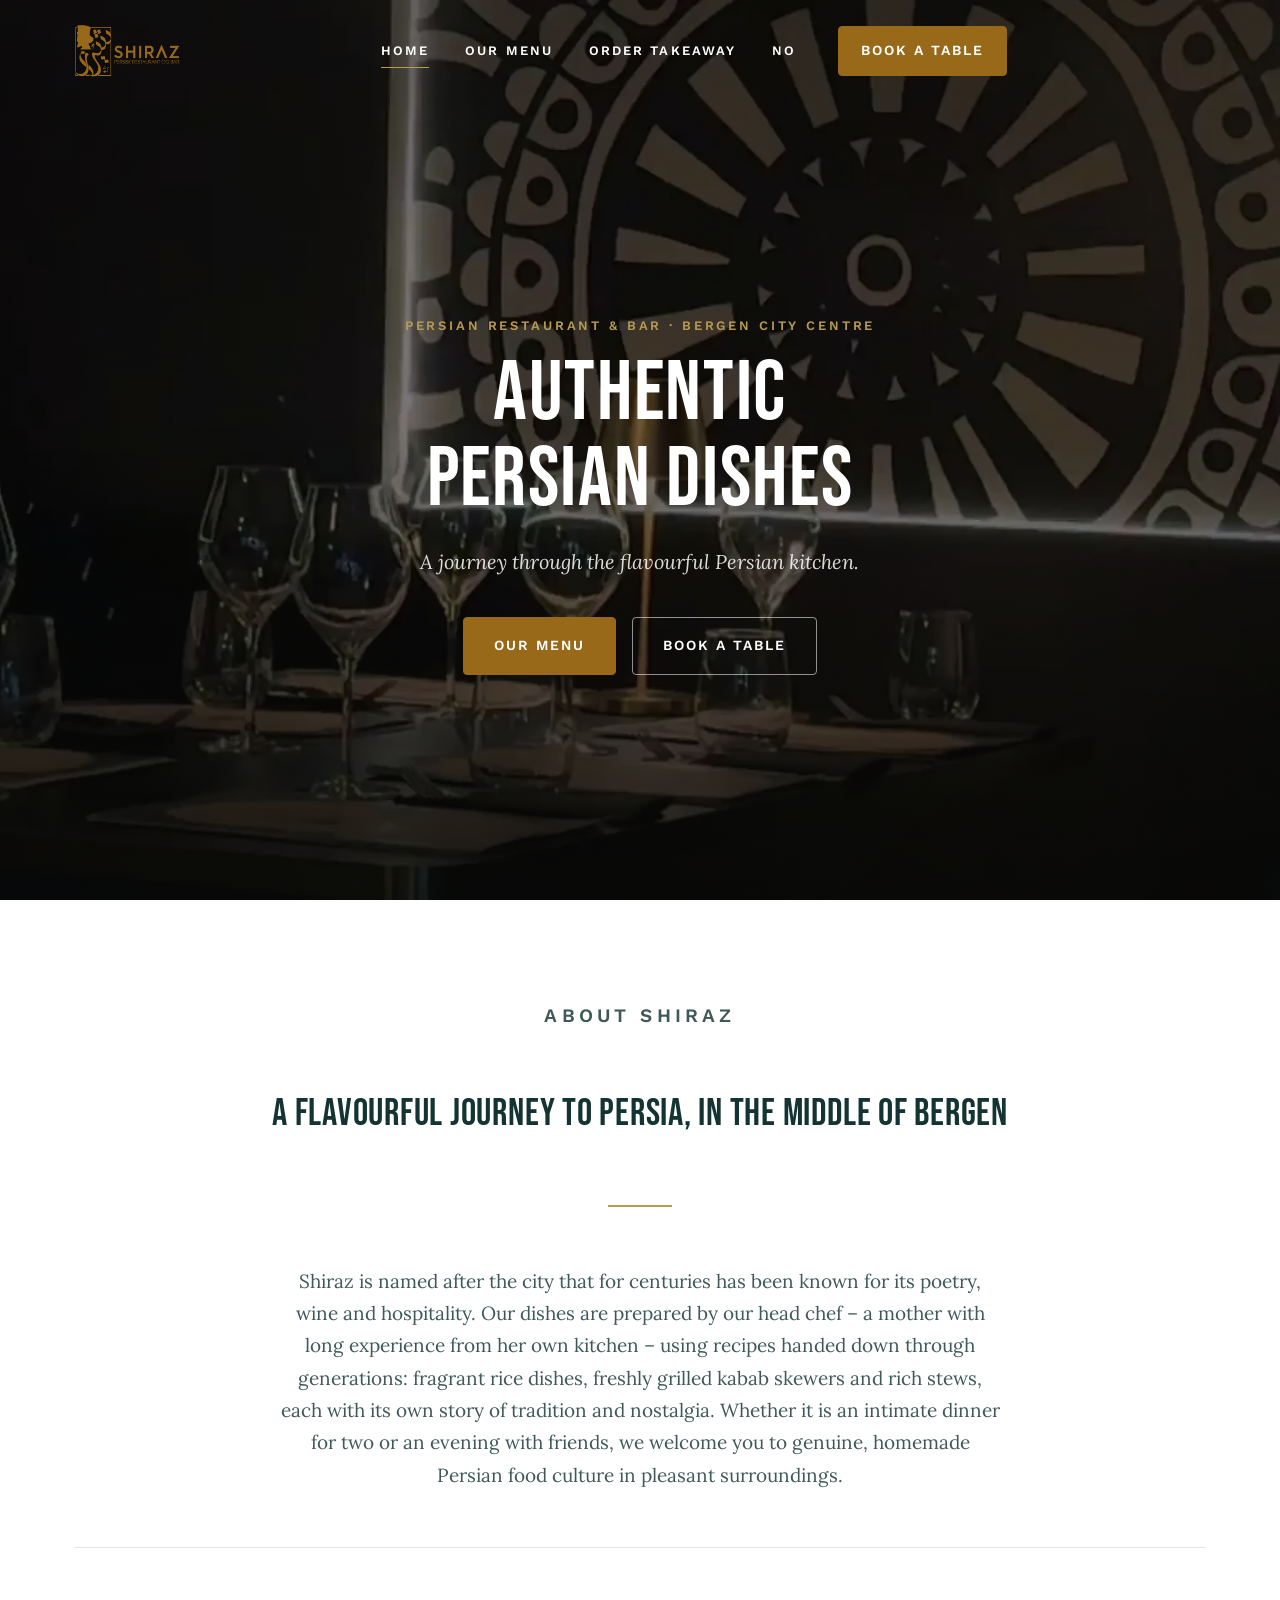
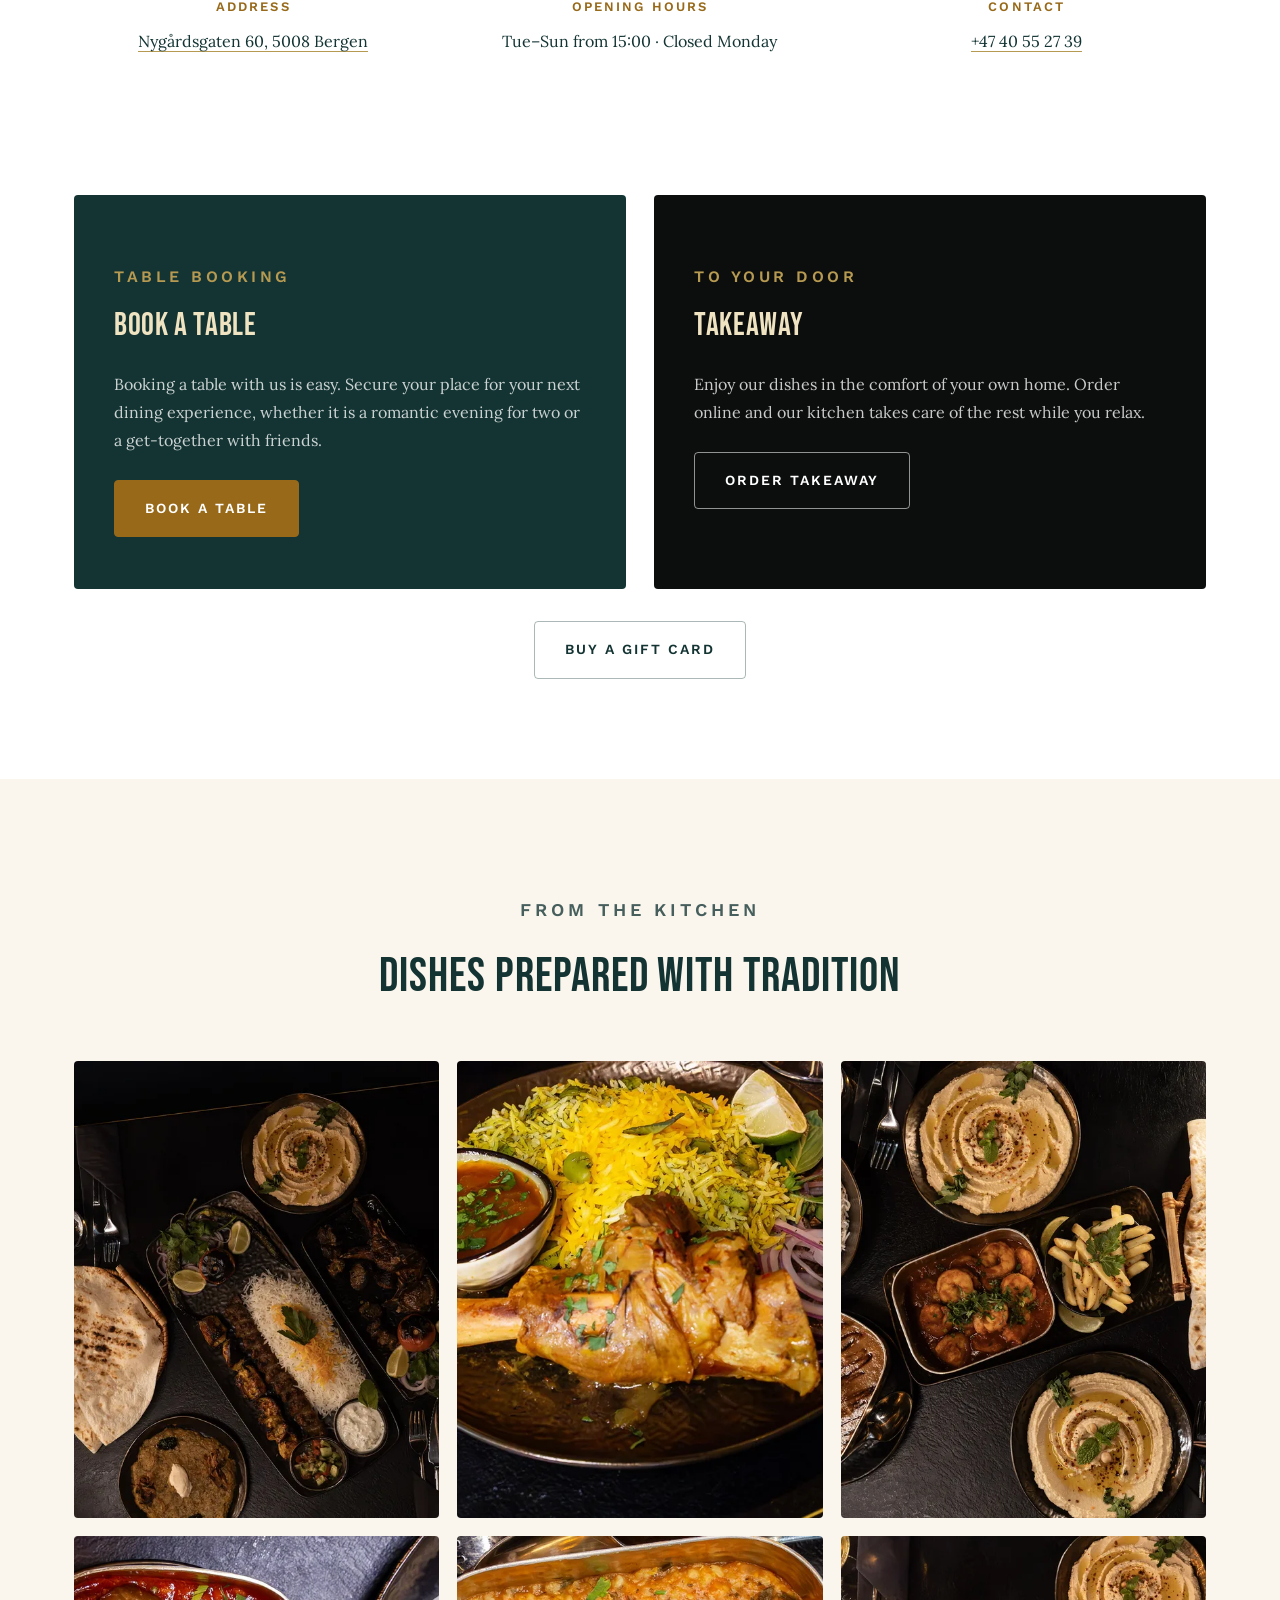
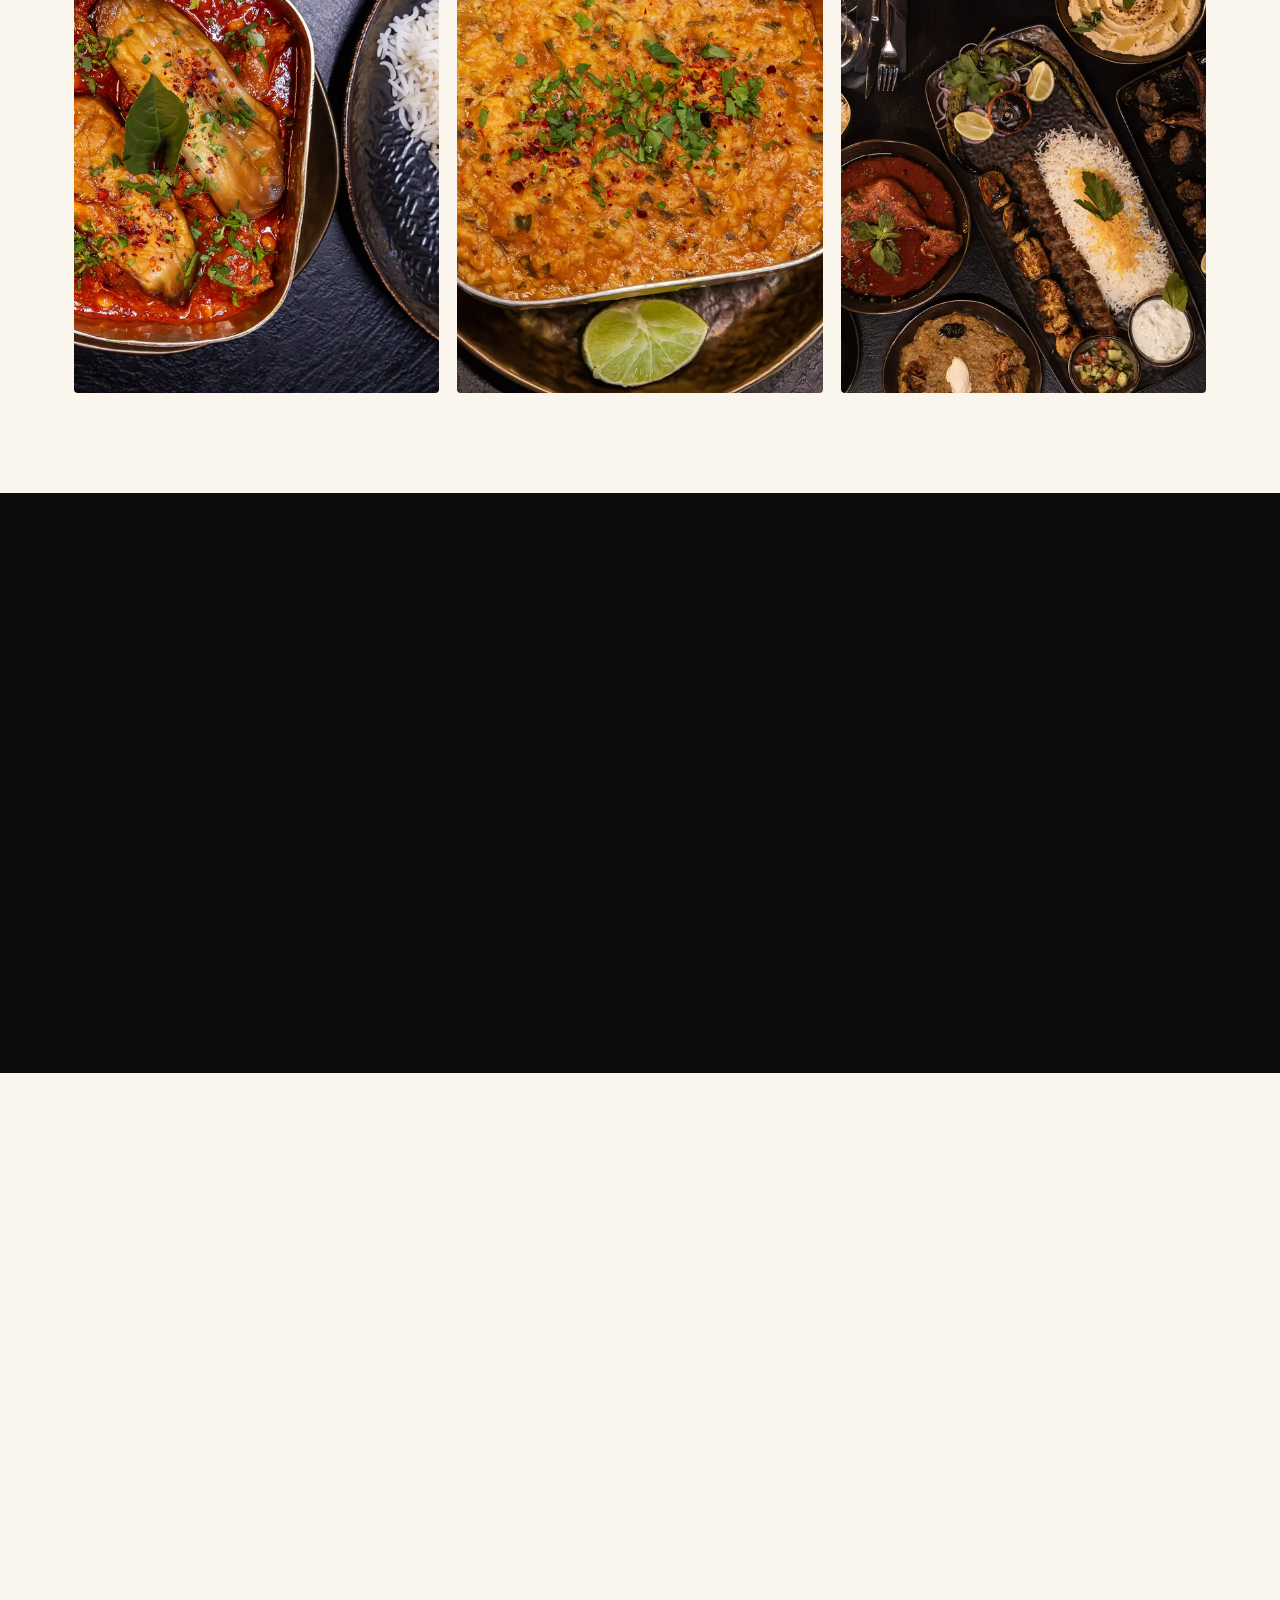
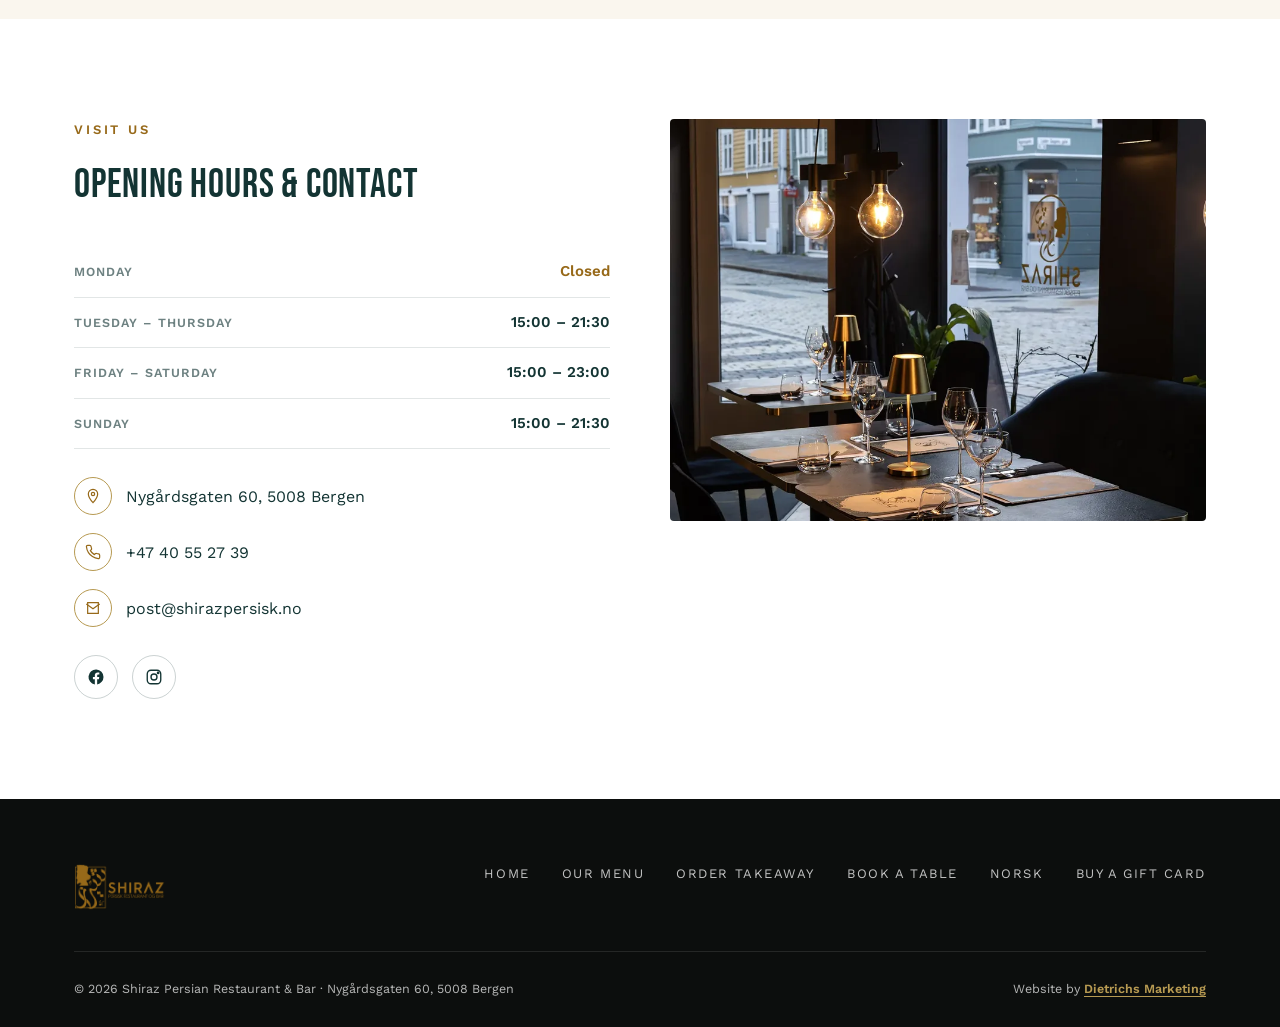
==== commit 35390b30: "Legg til gavekort-lenke (givn.no): mobilmeny, footer og forside Co-Authored-By: Claude Opus 5.5 <nor" ====
--- a/en/index.html
+++ b/en/index.html
@@ -76,6 +76,7 @@
   <div class="panel-ctas">
     <a href="https://booking.gastroplanner.no/shiraz/t" target="_blank" rel="noopener" class="btn btn-gold btn-block">Book a table</a>
     <a href="tel:+4740552739" class="btn btn-outline btn-block">Call us</a>
+    <a href="https://givn.no/shop/shiraz" target="_blank" rel="noopener" class="btn btn-outline btn-block">Buy a gift card</a>
   </div>
   <div class="panel-contact">
     Nygårdsgaten 60, 5008 Bergen<br>
@@ -140,6 +141,7 @@
         <a href="https://order.gastroplanner.no/s/shirazpersiskrestaurantogbar" target="_blank" rel="noopener" class="btn btn-outline">Order takeaway</a>
       </div>
     </div>
+    <p style="text-align:center;margin-top:32px"><a href="https://givn.no/shop/shiraz" target="_blank" rel="noopener" class="btn btn-outline-ink">Buy a gift card</a></p>
   </div>
 </section>
 
@@ -271,6 +273,7 @@
         <a href="https://order.gastroplanner.no/s/shirazpersiskrestaurantogbar" target="_blank" rel="noopener">Order takeaway</a>
         <a href="https://booking.gastroplanner.no/shiraz/t" target="_blank" rel="noopener">Book a table</a>
         <a href="../" lang="nb" hreflang="nb">Norsk</a>
+        <a href="https://givn.no/shop/shiraz" target="_blank" rel="noopener">Buy a gift card</a>
       </nav>
     </div>
     <div class="footer-bottom">
